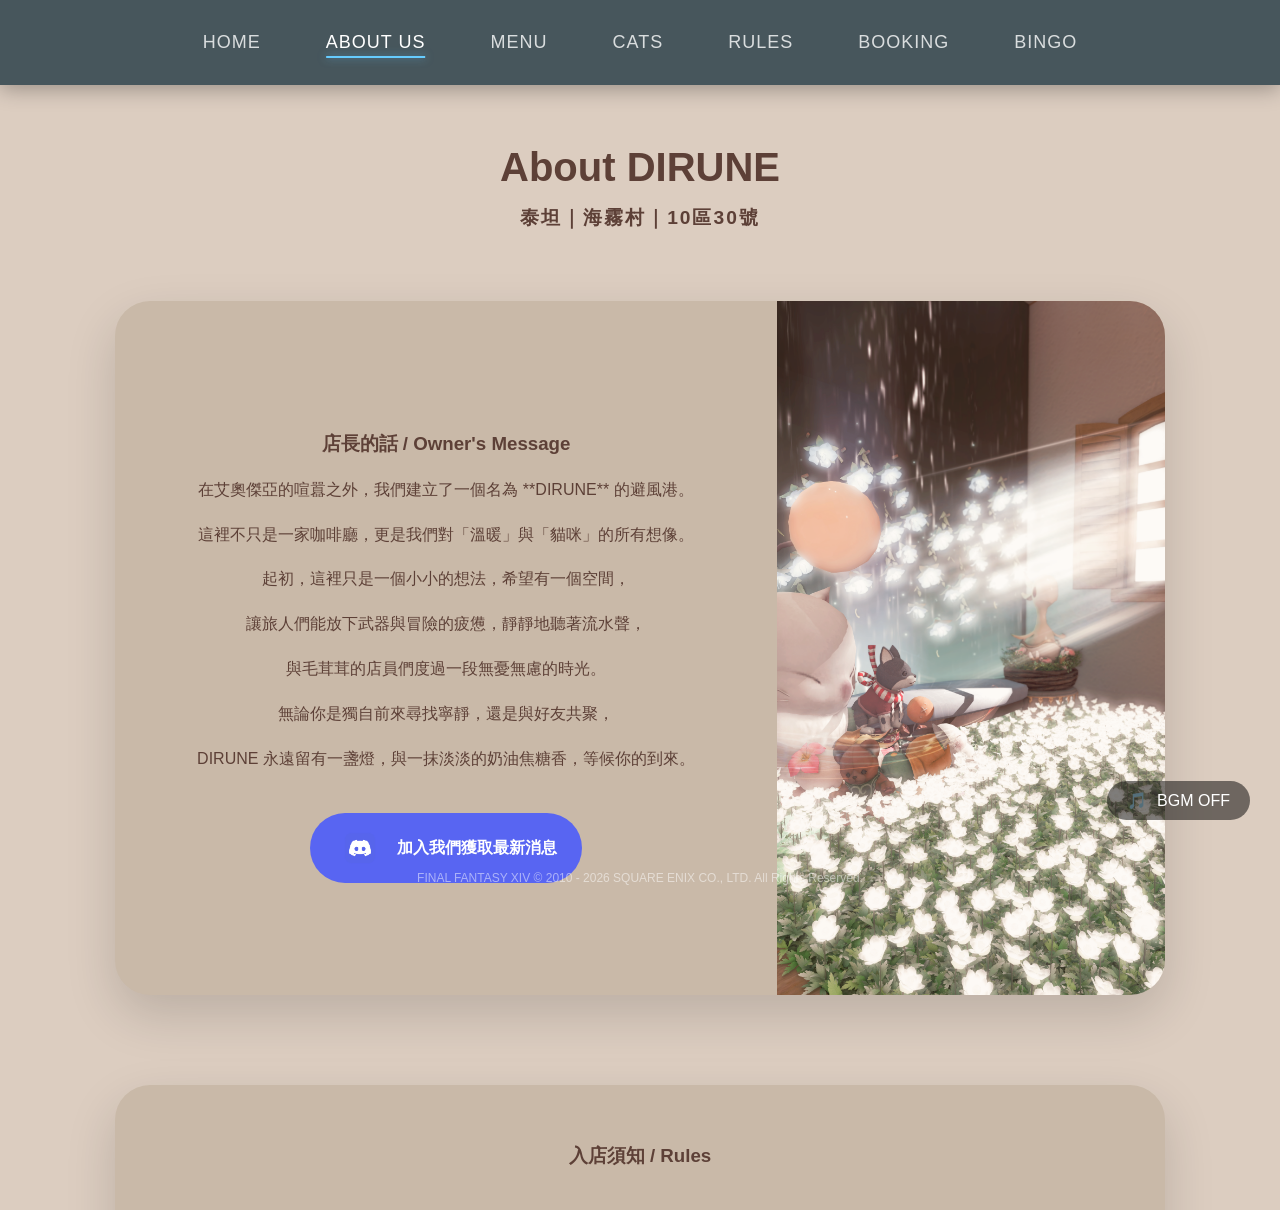
==== about.html @ bdc8fb6a "V1" ====
<!DOCTYPE html>
<html lang="zh-TW">
<head>
    <meta charset="UTF-8">
    <meta name="viewport" content="width=device-width, initial-scale=1.0">
    <title>DIRUNE | 關於我們</title>
    <link rel="icon" type="image/png" href="https://i.imgur.com/AK1Hbub.png">
    <link href="https://fonts.googleapis.com/css2?family=Kalam:wght@300;400;700&family=Klee+One:wght@400;600&display=swap" rel="stylesheet">
    <link rel="stylesheet" href="style.css">
</head>
<body>
    <div id="mobile-notice">
        <div class="notice-content">
            <h2>📢 溫馨提示</h2>
            <p>為了確保您瀏覽官網的體驗，<br>請使用電腦瀏覽器開啟本網頁。</p>
            <div class="pc-icon">💻</div>
        </div>
    </div>

    <!-- 音樂播放器 -->
    <!-- 💥 加上 autoplay 屬性，告訴瀏覽器我們想自動播放 -->
    <audio id="bgm" autoplay loop>
        <source src="https://www.dropbox.com/scl/fi/3h5gixndlak2mgygluquq/Track-in-Time-Piano-Version.mp3?rlkey=zofpza1p3lwamce0xu95jfpjs&st=l4lzlxlu&raw=1" type="audio/mpeg">
    </audio>
    <div class="music-toggle" id="musicBtn">
        <span id="music-icon">🎵</span>
        <span class="music-text">BGM OFF</span>
    </div>

    <!-- 導覽列 -->
    <header>
       <nav>
        <ul>
            <li><a href="index.html">HOME</a></li>
            <li><a href="about.html" class="active">ABOUT US</a></li>
            <li><a href="menu.html">MENU</a></li>
            <li><a href="cats.html">CATS</a></li>
            <li><a href="rules.html">RULES</a></li>
            <li><a href="booking.html">BOOKING</a></li>
            <li><a href="bingo.html">BINGO</a></li>
        </ul>
        </nav>
    </header>

    <!-- 中間的肉：ABOUT 專屬內容 -->
    <div id="about" class="page active">
        <div class="about-wrapper">
            <h1 class="section-title">About DIRUNE</h1>
            <p class="section-subtitle">泰坦｜海霧村｜10區30號</p>
            
            <div class="about-card">
                <div class="about-content">
                    <div class="text-top">
                        <h3 class="owner-title">店長的話 / Owner's Message</h3>
                        <div class="story-lines">
                            <p>在艾奧傑亞的喧囂之外，我們建立了一個名為 **DIRUNE** 的避風港。</p>
                            <p>這裡不只是一家咖啡廳，更是我們對「溫暖」與「貓咪」的所有想像。</p>
                            <p>起初，這裡只是一個小小的想法，希望有一個空間，</p>
                            <p>讓旅人們能放下武器與冒險的疲憊，靜靜地聽著流水聲，</p>
                            <p>與毛茸茸的店員們度過一段無憂無慮的時光。</p>
                            <p>無論你是獨自前來尋找寧靜，還是與好友共聚，</p>
                            <p>DIRUNE 永遠留有一盞燈，與一抹淡淡的奶油焦糖香，等候你的到來。</p>
                        </div>
                    </div>
                    <div class="discord-center-container">
                        <a href="https://discord.gg/ep9aXhp7Yf" target="_blank" class="discord-pill-button">
                            <img src="Image/Discord_icon.png" alt="Discord Icon" class="discord-img-large">
                            <span>加入我們獲取最新消息</span>
                        </a>
                    </div>
                </div>
                <div class="about-image">
                    <img src="Image/AboutUS.png" alt="DIRUNE Owner">
                </div>
            </div>

            <div class="about-card">
                <div class="about-content rules-card-content">
                    <h3 class="owner-title">入店須知 / Rules</h3>
                    <div class="rules-text">
                        <p>1. 進入本店，請將武器及寵物收起來，以免嚇到對氣味敏感的貓咪。</p>
                        <p>2. 本店可隨意參觀，亦可隨意去撫摸頭上帶有「希望組隊」標誌的貓咪們。</p>
                        <p>3. 本店試業期間入場費為 5,000 GIL。如需即場指名請私訊店長 Inu。</p>
                        <p>4. 店內的每隻貓咪性格各異，請多與他們交流互動去了解他們吧！</p>
                        <p>5. 本店不提供 ERP 服務，請在雙方都能接受的程度下暢談。</p>
                        <p>6. 營業時間請密切留意店家 DC / Threads 獲得最新消息。</p>
                    </div>
                </div>
            </div>

            <div class="about-footer-logo">
                <img src="Image/DIRUNE_Logo.png" alt="DIRUNE Logo" class="footer-brand-logo">
            </div>
        </div>
    </div>

    <div id="lightbox" class="lightbox-overlay" onclick="this.style.display='none'">
        <img id="lightbox-img" src="" alt="Large Menu">
    </div>
    <footer>
        FINAL FANTASY XIV © 2010 - 2026 SQUARE ENIX CO., LTD. All Rights Reserved.
    </footer>
    <script src="script.js"></script>
</body>
</html>
---- style.css ----
@import url('https://cdn.jsdelivr.net/npm/jf-openhuninn@1.1.2/jf-openhuninn.min.css');
:root {
    --bg-base: #dccdc0; 
    --bg-card: #c9b9a8; 
    --text-main: #5d4037; 
    --text-light: rgba(255, 255, 255, 0.9);
    --nav-bg: rgba(45, 65, 75, 0.85); 
    --accent: #81d4fa; 
    --accent-soft: rgba(129, 212, 250, 0.2);
    --dirune-bg: #e2d5c5;
    --dirune-card: #f5ede2;
    --dirune-brown: #5d4037;
    --dirune-accent: #8D6E63;
}

body, html {
    margin: 0; padding: 0;
    height: 100%; width: 100%;
    font-family: "PingFang TC", "Microsoft JhengHei", sans-serif;
    background-color: var(--bg-base);
    color: var(--text-main);
    overflow: hidden;
}

/* Header & Nav */
header {
    position: fixed;
    top: 0; left: 0; width: 100%; height: 85px;
    background-color: var(--nav-bg);
    backdrop-filter: blur(12px);
    display: flex; justify-content: center; align-items: center;
    z-index: 1000;
    box-shadow: 0 4px 20px rgba(0,0,0,0.3);
}

nav ul {
    list-style: none; display: flex; gap: 65px;
    margin: 0; padding: 0;
}

nav ul li {
    font-family: "Microsoft JhengHei", sans-serif;
    font-size: 18px;
    font-weight: 500;
    letter-spacing: 1px;
    color: rgba(255, 255, 255, 0.8);
    position: relative;
    cursor: pointer;
    transition: color 0.3s ease;
    padding: 0; /* 修改這裡以配合 a 標籤 */
}

nav ul li.leave-btn {
    border-left: 1px solid rgba(212, 175, 55, 0.3);
    margin-left: 15px; padding-left: 20px;
}

/* Transitions */
.page {
    position: absolute;
    top: 85px; 
    left: 0; 
    width: 100%; 
    height: calc(100vh - 85px);
    opacity: 0; 
    visibility: hidden;
    transition: opacity 0.7s ease, transform 0.7s ease;
    transform: translateY(25px);
    overflow-y: auto; 
    -webkit-overflow-scrolling: touch; 
}

#home {
    background-image: url('Image/Home.png'); 
    background-size: cover; background-position: center; z-index: 1;
}

/* Landing Page Styles */
#landing-page {
    position: fixed; top: 0; left: 0; width: 100%; height: 100%;
    background-color: #000; display: flex; justify-content: center; align-items: center;
    z-index: 10000; transition: opacity 1s ease; color: #f5f5f5; overflow: hidden;
}

.landing-container { display: flex; width: 100%; height: 100%; position: relative; z-index: 10; justify-content: center; }

.vespera-core {
    flex: 0 0 450px; display: flex; flex-direction: column; justify-content: center; align-items: center;
    text-align: center; padding: 20px 60px; z-index: 20;
}

.vespera-title { font-size: 3.5rem; letter-spacing: 15px; margin-bottom: 0px; color: #d4af37 !important; text-shadow: 0 0 15px rgba(212, 175, 55, 0.6) !important; }
.vespera-story { font-size: 1.2rem !important; line-height: 2.2 !important; color: rgba(255, 255, 255, 0.95) !important; }

.split-section { flex: 1; max-width: 600px; display: flex; flex-direction: column; justify-content: center; align-items: center; cursor: pointer; transition: all 0.5s ease; position: relative; }

/* About Card Styles */
#about {
    display: block;
    position: absolute; 
    top: 85px;
    left: 0;
    width: 100%;
    height: calc(100vh - 85px); 
    padding-top: 10px;    
    padding-bottom: 300px; 
    overflow-y: scroll;   
    -webkit-overflow-scrolling: touch;
}

.about-wrapper {
    display: flex;
    flex-direction: column;
    align-items: center;
    width: 100%;
    padding-top: 40px; 
    min-height: min-content; 
}

.rules-card-content {
    flex: 1; 
    padding: 60px;
    display: flex;
    flex-direction: column;
    align-items: center; 
    text-align: center;  
}

.rules-text {
    margin-top: 20px;
    width: 100%;
}

.rules-text p {
    font-size: 1.05rem;
    line-height: 2.2; 
    color: var(--text-main);
    margin-bottom: 10px;
    font-weight: bold; 
}

.rules-wrapper {
    max-width: 900px;
    margin: 40px auto;
    padding: 0 20px;
    text-align: center;
}

.rules-intro {
    color: var(--text-main);
    margin-bottom: 40px;
    line-height: 1.6;
    opacity: 0.9;
}

.rules-container {
    display: flex;
    flex-direction: column;
    gap: 30px;
    padding-bottom: 100px;
}

.rules-category {
    background: var(--bg-card);
    border-radius: 20px;
    padding: 30px 40px;
    text-align: left;
    box-shadow: 0 10px 30px rgba(0,0,0,0.08);
    border: 1px solid rgba(255,255,255,0.3);
    transition: transform 0.3s ease;
}

.rules-category:hover {
    transform: translateY(-5px);
}

.category-header {
    display: flex;
    align-items: center;
    gap: 15px;
    margin-bottom: 20px;
    border-bottom: 2px solid var(--accent);
    padding-bottom: 10px;
}

.category-header .icon {
    font-size: 1.5rem;
}

.category-header h3 {
    margin: 0;
    color: var(--text-main);
    letter-spacing: 1px;
}

.rules-list {
    list-style: none;
    padding: 0;
    margin: 0;
}

.rules-list li {
    position: relative;
    padding-left: 25px;
    margin-bottom: 15px;
    line-height: 1.8;
    color: #5d4037;
}

.rules-list li::before {
    content: "•";
    position: absolute;
    left: 0;
    color: var(--accent);
    font-weight: bold;
    font-size: 1.2rem;
}

.rules-list li.danger {
    color: #d32f2f;
    font-weight: bold;
}

.rules-list li.joy {
    color: #2e7d32;
    font-weight: bold;
    font-size: 1.1rem;
    margin-top: 25px;
    text-align: center;
    padding-left: 0;
}
.rules-list li.joy::before { content: ""; }

@media (max-width: 600px) {
    .rules-category { padding: 25px; }
}

.about-footer-logo {
    width: 100%;
    display: flex;
    justify-content: flex-end; 
    padding-right: 80px;          
    padding-top: 0;            
    margin-top: 0px;         
    padding-bottom: 0px;     
}

.footer-brand-logo {
    max-width: 250px; 
    width: 100%;
    max-height: 120px;
    display: block;
    opacity: 0;
    filter: drop-shadow(0 5px 15px rgba(0,0,0,0.1));
}

.section-subtitle {
    font-family: "PingFang TC", "Microsoft JhengHei", sans-serif;
    font-weight: bold;
    font-size: 1.2rem;
    color: var(--text-main);
    margin-top: -10px;          
    margin-bottom: 20px;
    text-align: center;
    letter-spacing: 2px;
}

.section-title {
    margin-top: 10px;           
    margin-bottom: 25px;
    font-size: 2.5rem;
    color: var(--text-main);
    text-align: center;
}

.about-card { 
    display: flex; 
    max-width: 1050px; 
    width: 95%; 
    background-color: var(--bg-card); 
    border-radius: 35px; 
    overflow: hidden; 
    box-shadow: 0 20px 50px rgba(0,0,0,0.15); 
    margin-top: 50px;           
    margin-bottom: 40px;        
}

.about-content {
    flex: 1.5;
    padding: 40px; 
    display: flex;
    flex-direction: column;
    justify-content: center; 
    text-align: center;
}
.discord-center-container {
    display: flex;
    justify-content: center;
    margin-top: 30px;
    width: 100%;
}

.discord-pill-button {
    display: inline-flex;
    align-items: center;
    gap: 12px;
    text-decoration: none;
    background-color: #5865F2; 
    color: white !important;
    padding: 10px 25px;
    border-radius: 50px; 
    font-weight: bold;
    transition: transform 0.2s ease;
}

.discord-pill-button:hover {
    transform: scale(1.05);
}

.discord-img-large {
    width: 50px; 
    height: auto;
    display: block;
}

.story-lines p {
    margin-bottom: 10px;
    line-height: 1.8;
    font-size: 1rem;
    color: #5d4037;
}
.about-image { flex: 1; min-height: 600px; }
.about-image img { width: 100%; height: 100%; object-fit: cover; }

.service-intro-card {
    background-color: #c9b9a8 !important;
    border-radius: 25px;
    padding: 40px;
    margin-bottom: 60px;
    box-shadow: 0 15px 35px rgba(0,0,0,0.1);
    border: 2px dashed #8D6E63;
    text-align: left;
}

.intro-header {
    font-size: 1.6rem;
    color: var(--dirune-brown);
    font-weight: bold;
    margin-bottom: 15px;
    text-align: center;
}

.intro-subtitle {
    color: var(--dirune-brown);
    font-size: 1rem;
    line-height: 1.8;
    margin-bottom: 30px;
    text-align: center;
    opacity: 0.9;
}

.intro-grid {
    display: grid;
    grid-template-columns: 1fr 1fr;
    gap: 30px;
    margin-bottom: 30px;
}

.intro-item {
    display: flex;
    align-items: flex-start;
    gap: 15px;
    background-color: #ece1d6 !important;
    padding: 20px;
    border-radius: 15px;
}

.item-text strong {
    display: block;
    font-size: 1.1rem;
    margin-bottom: 5px;
}

.item-text p {
    margin: 0;
    font-size: 0.95rem;
    line-height: 1.6;
    color: #5d4037;
}

.dual-menu-row {
    display: flex;
    justify-content: center;
    gap: 40px;
    max-width: 1000px;
    margin: 0 auto;
}

#menu .section-title {
    padding-top: 5px;
    padding-bottom: 5px;
    margin-bottom: 40px; 
}

.menu-wrapper {
    max-width: 950px;
    margin: 40px auto;
    padding: 0 20px;
    text-align: center;
    padding-bottom: 70px;
}

.menu-photo-column {
    flex: 1;
    display: flex;
    flex-direction: column;
    align-items: center;
}

.menu-photo-shadow {
    width: 100%;
    box-shadow: 0 20px 50px rgba(0,0,0,0.15);
    border-radius: 10px;
    overflow: hidden;
    cursor: pointer;
    transition: transform 0.3s ease, box-shadow 0.3s ease;
}

.menu-photo-shadow:hover {
    transform: scale(1.02);
    box-shadow: 0 25px 60px rgba(0,0,0,0.3);
}

.menu-jpg {
    width: 100%;
    height: auto;
    display: block;
}

.category-title {
    font-size: 1.5rem;
    color: var(--dirune-brown);
    border-bottom: 2px solid var(--dirune-accent);
    padding-bottom: 12px;
    margin-bottom: 40px;
    display: inline-block;
}

.attractor-tip {
    font-size: 0.9rem;
    color: #795548;
    text-align: center;
    margin-top: 20px;
    font-style: italic;
}

.menu-image-container {
    margin-top: 40px;
}

.book-container {
    display: flex; justify-content: center; align-items: center;
    min-height: 85vh; padding: 40px 20px; perspective: 2000px;
}

.book {
    display: flex; width: 1000px; height: 680px;
    background: #fdfaf1; box-shadow: 20px 20px 60px rgba(0,0,0,0.4);
    border-radius: 5px 20px 20px 5px; position: relative;
    border: 1px solid #dcd1ba; transition: transform 0.8s ease-in-out;
}

.book-cover {
    position: absolute; top: 0; left: 0; width: 100%; height: 100%;
    background-size: cover; background-position: center; z-index: 100;
    cursor: pointer; transition: transform 1s, opacity 0.6s;
    border-radius: 5px 20px 20px 5px; overflow: hidden;
}

.cover-overlay {
    width: 100%; height: 100%; background: rgba(93, 64, 55, 0.4);
    display: flex; justify-content: center; align-items: center;
}

.book:not(.closed) .book-cover {
    transform: rotateY(-120deg); transform-origin: left;
    opacity: 0; pointer-events: none;
}

.cover-content {
    text-align: center; color: #fff; text-shadow: 2px 2px 10px rgba(0,0,0,0.5);
    padding: 30px 40px; max-width: 400px; margin: 0 auto;
    border: 3px solid #d4af37; position: relative;
}

.cover-subtitle {
    font-family: "Microsoft JhengHei", "微軟正黑體", sans-serif;
    font-size: 2.5rem; margin-top: 0; margin-bottom: 0;
    font-weight: bold; color: #d4af37; letter-spacing: 5px;
}

.cover-hint {
    margin-top: 40px; font-size: 1.2rem;
    background: rgba(212, 175, 55, 0.9); color: #5d4037;
    padding: 12px 25px; border-radius: 50px; font-weight: bold;
    font-family: "Microsoft JhengHei", sans-serif;
    animation: pulse 2s infinite; display: inline-block;
}

@keyframes pulse { 0% { transform: scale(1); } 50% { transform: scale(1.05); } 100% { transform: scale(1); } }

.book-page { flex: 1; padding: 50px; display: flex; flex-direction: column; }
.book.closed .book-page { opacity: 0; }
.left-page { background: #fcf8ec; border-right: 1px solid rgba(0,0,0,0.1); justify-content: center; }

.book-img-wrapper {
    width: 100%; aspect-ratio: 3/4; border: 12px solid white;
    box-shadow: 0 5px 15px rgba(0,0,0,0.15); overflow: hidden;
    border: 5px solid #c9b9a8; transition: all 0.3s ease;
}
.left-page:has(img[alt="Inu"]) .book-img-wrapper { border: 5px double #d4af37 !important; }
.book-img-wrapper img { width: 100%; height: 100%; object-fit: cover; }

.right-page {
    background: #fdfaf1; font-family: "Microsoft JhengHei", sans-serif;
    position: relative; padding-bottom: 120px;
}

.book-title {
    font-size: 2.6rem; color: #5d4037; border-bottom: 3px solid #d4af37;
    padding-bottom: 10px; margin-top: -10px; font-weight: bold;
}

.book-meta { margin-bottom: 10px; }
.book-meta p { margin: 4px 0; font-size: 0.95rem; }

.book-divider {
    border: none; border-top: 1px solid rgba(93, 64, 55, 0.3);
    margin: 10px 0; width: 100%;
}

.book-bio {
    line-height: 1.6; color: #555; height: 260px; overflow-y: auto;
    padding-right: 10px; margin-top: 5px; -webkit-overflow-scrolling: touch;
}
.book-bio::-webkit-scrollbar { width: 6px; }
.book-bio::-webkit-scrollbar-track { background: rgba(0,0,0,0.05); border-radius: 10px; }
.book-bio::-webkit-scrollbar-thumb { background: #d4af37; border-radius: 10px; }

.book-content { flex: 1; display: flex; flex-direction: column; justify-content: flex-start; }

.book-controls {
    position: absolute; bottom: 50px; left: 50px; right: 50px;
    display: flex; justify-content: space-between; align-items: center;
    background: inherit; padding-top: 15px; border-top: 1px solid rgba(0,0,0,0.05);
}

.nav-btn { background: #5d4037; color: white; border: none; padding: 12px 25px; border-radius: 50px; cursor: pointer; font-weight: bold; }
.nav-btn:hover { background: #d4af37; }

.close-book-btn {
    position: absolute; bottom: 15px; left: 50%; transform: translateX(-50%);
    background: none; border: 1px solid #ccc; color: #999; cursor: pointer;
    border-radius: 5px; padding: 5px 15px; font-size: 0.8rem;
}

#bookName:has(span) { color: #5d4037; }

.music-toggle { position: fixed; bottom: 80px; right: 30px; z-index: 2000; cursor: pointer; background: rgba(0,0,0,0.5); padding: 10px 20px; border-radius: 50px; color: white; display: flex; align-items: center; gap: 10px; }

footer { position: fixed; bottom: 15px; width: 100%; text-align: center; font-size: 0.75rem; color: rgba(255, 255, 255, 0.5); z-index: 1000; pointer-events: none; }

.lightbox-overlay { display: none; position: fixed; z-index: 9999; top: 0; left: 0; width: 100%; height: 100%; background: rgba(0, 0, 0, 0.85); justify-content: center; align-items: center; }
.lightbox-overlay img { max-width: 90%; max-height: 90%; border-radius: 5px; }

.landing-bg-overlay {
    position: absolute;
    top: 0; 
    left: 0; 
    width: 100%; 
    height: 100%;
    opacity: 0;
    transition: all 0.8s ease;
    z-index: 1;
    pointer-events: none; 
}

#landing-page.bg-dirune .landing-bg-overlay { 
    opacity: 1 !important; 
    background-color: rgba(212, 175, 55, 0.25) !important;
    background-image: radial-gradient(circle at 20% 50%, rgba(212, 175, 55, 0.4), transparent 70%) !important;
}

#landing-page.bg-noctis .landing-bg-overlay { 
    opacity: 1 !important; 
    background-color: rgba(75, 0, 130, 0.3) !important;
    background-image: radial-gradient(circle at 80% 50%, rgba(138, 43, 226, 0.4), transparent 70%) !important;
}

@media (max-width: 768px) {
    .dual-menu-row { flex-direction: column; }
    .intro-grid { grid-template-columns: 1fr; }
}

#mobile-notice {
    display: none;
    position: fixed;
    top: 0;
    left: 0;
    width: 100%;
    height: 100%;
    background-color: rgba(255, 255, 255, 0.98); 
    z-index: 9999; 
    flex-direction: column;
    align-items: center;
    justify-content: center;
    text-align: center;
}

@media (max-width: 768px) {
    #mobile-notice { display: flex; }
    body { overflow: hidden; }
}

.notice-content h2 { color: #333; margin-bottom: 10px; }
.notice-content p { color: #666; line-height: 1.6; font-size: 1.1rem; }
.pc-icon { font-size: 50px; margin-top: 20px; }

/* =========================================
   新增補丁：導覽列超連結與分頁顯示修復
   ========================================= */
nav ul li { 
    padding: 0; 
    display: flex;
    align-items: center;
}

nav ul li a {
    color: rgba(255, 255, 255, 0.8);
    text-decoration: none;
    display: inline-block;
    /* 這裡把左右內距變成 0，讓外框剛好等於文字寬度；5px 則是控制底線與文字的距離 */
    padding: 5px 0; 
    position: relative;
    transition: color 0.3s ease;
}

nav ul li a:hover { color: #ffffff; }
nav ul li a.active { color: #ffffff !important; opacity: 1; }

nav ul li a::after {
    content: ''; display: block; width: 0; height: 2px;
    background-color: #66ccff; 
    position: absolute;
    bottom: 0px; /* 讓底線精準貼在 padding 留出的 5px 底下 */
    left: 50%; transform: translateX(-50%);
    transition: width 0.3s ease;
    box-shadow: 0 0 5px rgba(102, 204, 255, 0.5);
}

/* 將懸停與啟動的寬度設為 100%，因為我們拿掉了左右內距，現在的 100% 就會剛好等於英文字的寬度！ */
nav ul li a:hover::after { width: 100%; }
nav ul li a.active::after { width: 100% !important; background-color: #66ccff; box-shadow: 0 0 8px rgba(102, 204, 255, 0.6); }

/* 以下保留原本的離開按鈕與分頁顯示修復，不需要動 */

/* 獨立頁面顯示修復 */
.page.active {
    opacity: 1 !important;
    visibility: visible !important;
    transform: translateY(0) !important;
    position: relative; 
    top: 85px; 
    height: calc(100vh - 85px);
}
#home { position: absolute; }
/* =========================================
   DIRUNE 溫馨預約表單樣式
   ========================================= */
.dirune-booking-container {
    background: var(--bg-card);
    padding: 30px;
    border-radius: 20px;
    box-shadow: 0 15px 35px rgba(0,0,0,0.1);
    border: 2px dashed var(--dirune-accent);
}

.booking-split-layout {
    display: flex;
    gap: 30px;
}

.booking-panel {
    flex: 1;
    background: var(--dirune-card);
    padding: 30px;
    border-radius: 15px;
    box-shadow: inset 0 0 20px rgba(0,0,0,0.02);
}

@media (max-width: 768px) {
    .booking-split-layout { flex-direction: column; }
}

.form-group { margin-bottom: 25px; text-align: left; }
.form-group label {
    display: block;
    color: var(--dirune-brown);
    font-weight: bold;
    margin-bottom: 10px;
    font-size: 0.95rem;
}

input[type="text"], textarea, .custom-select {
    width: 100%;
    box-sizing: border-box;
    padding: 12px 15px;
    border: 1px solid rgba(93, 64, 55, 0.2);
    border-radius: 8px;
    background: #fff;
    color: var(--text-main);
    font-family: inherit;
    transition: all 0.3s ease;
}
input[type="text"]:focus, textarea:focus, .custom-select:focus {
    outline: none;
    border-color: #d4af37;
    box-shadow: 0 0 10px rgba(212, 175, 55, 0.3);
}
textarea { resize: none; }

/* 網格排列系統 */
.grid-2 { display: grid; grid-template-columns: 1fr 1fr; gap: 10px; }
.grid-3 { display: grid; grid-template-columns: repeat(3, 1fr); gap: 10px; }

/* 隱藏原生 Checkbox，打造互動方塊 */
.select-item { position: relative; display: block; cursor: pointer; }
.select-item input { position: absolute; opacity: 0; cursor: pointer; }

.select-box {
    padding: 10px;
    text-align: center;
    background: #fff;
    border: 2px solid rgba(93, 64, 55, 0.1);
    color: #888;
    border-radius: 8px;
    transition: all 0.3s ease;
    font-size: 0.9rem;
}

.select-item:hover input:not(:disabled) ~ .select-box {
    border-color: var(--accent);
    color: var(--text-main);
}

/* 打勾後的狀態：散發溫暖金光 */
.select-item input:checked ~ .select-box {
    background: #fff;
    border-color: #d4af37;
    color: #5d4037;
    font-weight: bold;
    box-shadow: 0 0 15px rgba(212, 175, 55, 0.3);
}

/* 結帳面板 */
.price-summary-box {
    background: var(--bg-card);
    padding: 20px 25px;
    border-radius: 10px;
    margin-top: 30px;
    border: 1px solid rgba(93, 64, 55, 0.1);
}
.price-row { display: flex; justify-content: space-between; color: var(--text-main); margin-bottom: 10px; font-size: 0.95rem; }
.summary-divider { border: 0; border-top: 1px dashed rgba(93, 64, 55, 0.3); margin: 15px 0; }
.price-total { display: flex; justify-content: space-between; color: var(--dirune-brown); font-size: 1.2rem; font-weight: bold; }

/* 送出按鈕 */
.submit-btn {
    width: 100%;
    margin-top: 20px;
    padding: 15px;
    background: var(--dirune-brown);
    color: #fff;
    font-size: 1.1rem;
    letter-spacing: 4px;
    font-weight: bold;
    border: none;
    border-radius: 50px;
    cursor: pointer;
    transition: 0.3s ease;
    box-shadow: 0 5px 15px rgba(93, 64, 55, 0.2);
}
.submit-btn:hover {
    background: #d4af37;
    transform: translateY(-3px);
    box-shadow: 0 8px 20px rgba(212, 175, 55, 0.4);
    color: #5d4037;
}
/* =========================================
   DIRUNE 拍立得照片牆與彈窗 (完整版)
   ========================================= */

/* 1. 拍立得網格排版 */
.polaroid-grid {
    display: grid;
    /* 💥 這裡改為 repeat(5, 1fr)，代表強制切成 5 等份 */
    grid-template-columns: repeat(5, 1fr);
    gap: 30px; /* 稍微把間距縮小一點點，讓 5 張照片排起來更舒服 */
    padding: 20px;
}

/* 📱 加上手機與平板的保護機制（很重要！） */
/* 如果螢幕變小，自動減少一行顯示的張數，避免照片被擠到看不見 */
@media (max-width: 1024px) {
    .polaroid-grid {
        grid-template-columns: repeat(3, 1fr); /* 平板尺寸變成一行 3 張 */
    }
}
@media (max-width: 768px) {
    .polaroid-grid {
        grid-template-columns: repeat(2, 1fr); /* 手機尺寸變成一行 2 張 */
        gap: 20px;
    }
}

/* 2. 拍立得卡片本身 */
.polaroid-card {
    background: #fff;
    /* 💥 調整這裡：上方與左右白邊變 18px，下方留白增加到 75px */
    padding: 18px 18px 75px 18px; 
    box-shadow: 0 10px 25px rgba(0,0,0,0.15);
    cursor: pointer;
    transition: all 0.3s cubic-bezier(0.25, 0.8, 0.25, 1);
    position: relative;
    border: 1px solid rgba(0,0,0,0.05);
}

.polaroid-img-wrapper {
    width: 100%;
    aspect-ratio: 3/4;
    background: #e2d5c5;
    overflow: hidden;
}

.polaroid-img-wrapper img {
    width: 100%; height: 100%; object-fit: cover;
    transition: filter 0.3s;
    filter: sepia(10%); /* 微微的復古感 */
}

.polaroid-name {
    position: absolute;
    /* 💥 配合下方變寬的留白，把名字往上移到 22px 的高度 */
    bottom: 22px; 
    left: 0; width: 100%;
    text-align: center;
    font-family: 'jf-openhuninn', 'Arial Rounded MT Bold', 'Microsoft JhengHei', sans-serif; 
    font-weight: bold; 
    font-size: 1.2rem; 
    color: #5d4037; 
    letter-spacing: 2px;
}

/* 讓照片隨機左右微傾斜，更有生活感 */
.polaroid-card:nth-child(even) { transform: rotate(3deg); }
.polaroid-card:nth-child(odd) { transform: rotate(-3deg); }
.polaroid-card:nth-child(3n) { transform: rotate(1deg); }

/* 滑鼠懸停：擺正、放大、圖片變亮 */
.polaroid-card:hover {
    transform: translateY(-10px) rotate(0deg) scale(1.05);
    box-shadow: 0 20px 40px rgba(0,0,0,0.25);
    z-index: 10;
}
.polaroid-card:hover .polaroid-img-wrapper img { filter: sepia(0%); }

/* 3. 詳細介紹彈窗 (Modal) */
.modal-overlay {
    position: fixed; top: 0; left: 0; width: 100%; height: 100%;
    background: rgba(45, 35, 30, 0.8);
    backdrop-filter: blur(8px);
    display: flex; justify-content: center; align-items: center;
    z-index: 10000;
    opacity: 0; visibility: hidden;
    transition: all 0.4s ease;
}
.modal-overlay.active { opacity: 1; visibility: visible; }

.cat-modal-content {
    background: #fdfaf1;
    width: 90%; max-width: 900px;
    border-radius: 12px;
    box-shadow: 0 25px 60px rgba(0,0,0,0.4);
    display: flex;
    overflow: hidden;
    position: relative;
    transform: translateY(30px) scale(0.95);
    transition: all 0.4s cubic-bezier(0.175, 0.885, 0.32, 1.275);
    border: 1px solid #dcd1ba;
}
.modal-overlay.active .cat-modal-content { transform: translateY(0) scale(1); }

.close-modal-btn {
    position: absolute; top: 20px; right: 20px;
    background: rgba(93, 64, 55, 0.1); border: none;
    width: 35px; height: 35px; border-radius: 50%;
    color: #5d4037; font-size: 1.2rem; cursor: pointer;
    transition: 0.3s; z-index: 10;
}
.close-modal-btn:hover { background: #5d4037; color: #fff; }

/* 彈窗左右排版 */
.modal-left {
    flex: 1; background: #e8dccb; padding: 40px;
    display: flex; justify-content: center; align-items: center;
}
.modal-polaroid-frame {
    background: #fff; 
    /* 💥 讓彈窗裡的拍立得也維持 18px / 75px 的完美比例 */
    padding: 18px 18px 75px 18px;
    box-shadow: 0 10px 30px rgba(0,0,0,0.2);
    width: 100%; max-width: 300px; transform: rotate(-2deg);
}
.modal-polaroid-frame img { width: 100%; aspect-ratio: 3/4; object-fit: cover; }

.modal-right {
    flex: 1.5; padding: 40px 50px;
    display: flex; flex-direction: column; overflow-y: auto; max-height: 80vh;
}
.modal-name { font-size: 2.5rem; color: #5d4037; margin: 0 0 10px 0; }

/* MBTI 與性格標籤 */
.modal-tags { display: flex; gap: 10px; margin-bottom: 25px; }
.cat-tag {
    padding: 5px 15px; border-radius: 50px; font-size: 0.85rem;
    font-weight: bold; letter-spacing: 1px;
}
.mbti-tag { background: rgba(212, 175, 55, 0.2); color: #b58b00; border: 1px solid #d4af37; }
.type-tag { background: rgba(129, 212, 250, 0.2); color: #0277bd; border: 1px solid #81d4fa; }

.modal-meta p { margin: 8px 0; font-size: 0.95rem; color: #555; }
.modal-meta p strong { color: #8D6E63; }
.modal-divider { border: 0; border-top: 1px dashed rgba(93, 64, 55, 0.3); margin: 20px 0; }
.modal-bio { line-height: 1.8; color: #5d4037; font-size: 0.95rem; text-align: justify; }

@media (max-width: 768px) {
    .cat-modal-content { flex-direction: column; max-height: 90vh; overflow-y: auto; }
    .modal-left { padding: 30px; }
    .modal-right { padding: 30px; }
    .modal-polaroid-frame { max-width: 250px; padding: 10px 10px 40px 10px; }
}

/* =========================================
   DIRUNE 貓咪肉球賓果樣式
   ========================================= */
.bingo-layout { display: flex; gap: 40px; margin-top: 40px; align-items: flex-start; }
@media (max-width: 800px) { .bingo-layout { flex-direction: column; } }
.bingo-play-area { flex: 1.2; background: var(--bg-card); padding: 30px; border-radius: 20px; box-shadow: 0 10px 30px rgba(0,0,0,0.1); border: 2px dashed var(--dirune-accent); }

/* 密碼解鎖畫面 */
.lock-screen-container { background: #fdfaf1; padding: 50px 30px; border-radius: 15px; text-align: center; border: 2px dashed rgba(93, 64, 55, 0.3); box-shadow: inset 0 0 20px rgba(0,0,0,0.02); }
.lock-icon { font-size: 4rem; margin-bottom: 15px; animation: pulseWarmGlow 3s infinite; }
.lock-screen-container h3 { color: var(--dirune-brown); font-size: 1.8rem; margin: 0 0 10px 0; }
.lock-desc { color: #666; font-size: 0.95rem; margin-bottom: 25px; }

/* 搖獎機 */
.draw-machine { background: #fff; padding: 20px; border-radius: 12px; margin-bottom: 25px; box-shadow: inset 0 0 15px rgba(0,0,0,0.05); }
.draw-title { color: var(--dirune-brown); font-weight: bold; margin-bottom: 10px; letter-spacing: 2px; }
.drawn-number-display { font-size: 3.5rem; font-family: 'Kalam', cursive; color: #d4af37; text-shadow: 0 0 10px rgba(212, 175, 55, 0.4); height: 80px; display: flex; justify-content: center; align-items: center; }
.draw-btn { background: var(--dirune-brown); color: #fff; border: none; padding: 10px 20px; border-radius: 50px; font-weight: bold; cursor: pointer; font-size: 1rem; transition: 0.3s; width: 80%; }
.draw-btn:hover { background: #d4af37; color: #5d4037; }

/* 5x5 賓果盤 */
.bingo-board-container { background: #e2d5c5; padding: 15px; border-radius: 15px; box-shadow: inset 0 5px 15px rgba(0,0,0,0.1); }
.ticket-serial { text-align: right; font-family: 'Courier New', monospace; color: #8D6E63; font-size: 0.95rem; margin-bottom: 12px; letter-spacing: 1.5px; border-bottom: 2px dotted rgba(93, 64, 55, 0.3); padding-bottom: 8px; font-weight: bold; }
.bingo-board { 
    display: grid; 
    grid-template-columns: repeat(5, 1fr); 
    gap: 8px; 
    position: relative; /* 💥 補上這行，確保線條畫在九宮格內 */
}

/* 賓果格子 */
.bingo-cell { 
    aspect-ratio: 1; 
    background: #fdfaf1; 
    border-radius: 8px; 
    display: flex; justify-content: center; align-items: center; 
    font-size: 1.3rem; font-weight: bold; color: var(--dirune-brown); 
    cursor: pointer; /* 💥 讓滑鼠移過去變成點擊的手指符號 */
    transition: all 0.3s cubic-bezier(0.25, 0.8, 0.25, 1); 
    border: 1px solid #dcd1ba; 
    box-shadow: 0 4px 6px rgba(0,0,0,0.05); 
    position: relative; 
    user-select: none; 
}

/* 加上懸停效果，讓客人知道可以點擊 */
.bingo-cell:hover {
    background: #fff;
    transform: translateY(-2px);
    box-shadow: 0 6px 12px rgba(0,0,0,0.08);
}

.bingo-cell.stamped { 
    background: #ffe699; 
    color: var(--dirune-brown); /* 💥 保持原本的數字顏色，不變透明 */
    transform: scale(0.95); 
    box-shadow: inset 0 2px 5px rgba(0,0,0,0.1); 
}

.bingo-cell.stamped::after { 
    content: '🐾'; 
    position: absolute; 
    
    /* 💥 加上這 5 行，把印章框框撐滿，並強制將肉球置中疊在數字上 */
    top: 0;
    left: 0;
    width: 100%;
    height: 100%;
    display: flex;
    justify-content: center;
    align-items: center;
    
    font-size: 2.2rem; 
    color: rgba(220, 110, 110, 0.55); 
    pointer-events: none; 
    animation: stampPop 0.3s cubic-bezier(0.175, 0.885, 0.32, 1.275); 
}

@keyframes stampPop { 0% { transform: scale(2); opacity: 0; } 100% { transform: scale(1); opacity: 1; } }

/* 右側規則區 */
.bingo-rules-area { flex: 0.8; background: #fff; padding: 30px; border-radius: 20px; text-align: left; box-shadow: 0 10px 30px rgba(0,0,0,0.05); }
.rules-title { color: #d4af37; font-size: 1.4rem; border-bottom: 2px dashed #e2d5c5; padding-bottom: 10px; margin-bottom: 20px; }
.prize-list { list-style: none; padding: 0; margin: 0 0 30px 0; }
.prize-list li { margin-bottom: 15px; font-size: 0.95rem; line-height: 1.6; color: #555; }
.prize-list li strong { color: var(--dirune-brown); }
.rules-note { background: #fdfaf1; padding: 20px; border-radius: 12px; border-left: 4px solid var(--accent); }
.rules-note h4 { margin: 0 0 10px 0; color: var(--dirune-brown); }
.rules-note p { margin: 5px 0; font-size: 0.85rem; color: #666; line-height: 1.5; }
/* =========================================
   賓果連線的畫線特效 
   ========================================= */
.bingo-strike-line {
    position: absolute;
    background-color: rgba(220, 110, 110, 0.85); /* 配合肉球的粉紅色印泥感 */
    border-radius: 10px;
    z-index: 10;
    pointer-events: none; /* 讓滑鼠穿透，客人還是可以繼續點格子 */
    box-shadow: 0 0 8px rgba(220, 110, 110, 0.5);
    animation-duration: 0.4s;
    animation-fill-mode: forwards;
    animation-timing-function: ease-out;
}

/* 水平、垂直、對角線的基準設定 */
.strike-horizontal { height: 6px; width: 0; left: 2%; animation-name: drawLineH; } 
.strike-vertical { width: 6px; height: 0; top: 2%; animation-name: drawLineV; } 
.strike-diagonal { height: 6px; width: 0; left: 50%; top: 50%; animation-name: drawLineD; } 

/* 畫線動畫：從零生長到填滿 */
@keyframes drawLineH { to { width: 96%; } }
@keyframes drawLineV { to { height: 96%; } }
@keyframes drawLineD { to { width: 140%; } } /* 對角線長度約為邊長的 1.414 倍 */
/* =========================================
   BINGO 喊聲按鈕與鎖定狀態樣式
   ========================================= */
.bingo-shout-btn {
    background: #d4af37; /* 尊榮的金黃色，吸引目光 */
    color: #5d4037;
    border: none;
    padding: 14px 35px;
    font-size: 1.2rem;
    font-weight: bold;
    border-radius: 50px;
    cursor: pointer;
    box-shadow: 0 6px 20px rgba(212, 175, 55, 0.4);
    transition: all 0.3s cubic-bezier(0.25, 0.8, 0.25, 1);
    letter-spacing: 2px;
}

.bingo-shout-btn:hover {
    background: #ffca28;
    transform: translateY(-3px);
    box-shadow: 0 10px 25px rgba(212, 175, 55, 0.6);
}

/* 當卡片被鎖定時的樣式 */
.bingo-board.locked {
    pointer-events: none; /* 讓整個九宮格完全無法點擊 */
    opacity: 0.85;
    filter: grayscale(15%);
}

.bingo-shout-btn.locked-btn {
    background: #9e9e9e !important;
    color: #fff !important;
    cursor: not-allowed;
    box-shadow: none;
    transform: none;
}
/* =========================================
   DIRUNE 客製化懸浮彈窗 (Modal)
   ========================================= */
.custom-modal-overlay {
    position: fixed;
    top: 0;
    left: 0;
    width: 100vw;
    height: 100vh;
    background: rgba(44, 30, 25, 0.6); /* 溫暖的半透明毛玻璃底色 */
    backdrop-filter: blur(5px);
    display: flex;
    justify-content: center;
    align-items: center;
    z-index: 9999;
    animation: fadeInModal 0.25s ease-out forwards;
}

.custom-modal-card {
    background: #fffdf9;
    border: 2px dashed #8D6E63;
    border-radius: 20px;
    padding: 35px 30px;
    width: 90%;
    max-width: 440px;
    text-align: center;
    box-shadow: 0 15px 35px rgba(0, 0, 0, 0.2);
    transform: scale(0.9);
    animation: popModal 0.25s cubic-bezier(0.175, 0.885, 0.32, 1.275) forwards;
}

.modal-icon {
    font-size: 3rem;
    margin-bottom: 12px;
}

.modal-title {
    color: #5d4037;
    font-size: 1.5rem;
    margin: 0 0 12px 0;
    font-weight: bold;
}

.modal-message {
    color: #666;
    font-size: 0.95rem;
    line-height: 1.7;
    margin: 0 0 25px 0;
    white-space: pre-line; /* 支援換行符號 */
}

.modal-actions {
    display: flex;
    justify-content: center;
    gap: 15px;
}

.modal-btn {
    padding: 10px 24px;
    border-radius: 50px;
    font-size: 1rem;
    font-weight: bold;
    cursor: pointer;
    border: none;
    transition: all 0.2s ease;
}

.modal-cancel-btn {
    background: #e0d6c9;
    color: #5d4037;
}

.modal-cancel-btn:hover {
    background: #d4c5b3;
}

.modal-confirm-btn {
    background: #5d4037;
    color: #fff;
    box-shadow: 0 4px 10px rgba(93, 64, 55, 0.3);
}

.modal-confirm-btn:hover {
    background: #d4af37;
    color: #5d4037;
}

@keyframes fadeInModal {
    from { opacity: 0; }
    to { opacity: 1; }
}

@keyframes popModal {
    from { transform: scale(0.85); opacity: 0; }
    to { transform: scale(1); opacity: 1; }
}
/* 置頂獨立規則區 (修正置中問題) */
.top-rules-box {
    background: #fdfaf1;
    border: 2px dashed #dcd1ba;
    border-radius: 15px;
    padding: 25px 35px;
    margin: 0 auto 30px auto; /* 置中這個大方塊 */
    max-width: 900px;
    text-align: left; /* 💥 強制裡面的文字全部置左 */
    box-shadow: 0 5px 15px rgba(0,0,0,0.03);
}

.rules-header {
    color: #d4af37;
    font-size: 1.3rem;
    font-weight: bold;
    margin-bottom: 12px;
    display: flex;
    align-items: center;
    border-bottom: 2px dotted #e2d5c5;
    padding-bottom: 8px;
}

.rules-steps {
    margin: 0;
    padding-left: 22px;
    color: #555;
    font-size: 1rem;
    line-height: 1.8;
}

/* 實時開獎廣播區 */
.live-draw-board {
    background: #fff;
    border: 2px solid #e2d5c5;
    border-radius: 15px;
    padding: 15px 20px;
    margin-bottom: 30px;
    box-shadow: 0 4px 10px rgba(0,0,0,0.05);
}

.live-draw-title {
    color: #8D6E63;
    font-size: 0.95rem;
    font-weight: bold;
    margin-bottom: 10px;
    border-bottom: 1px dashed #e2d5c5;
    padding-bottom: 5px;
}

.live-balls-container {
    display: flex;
    flex-wrap: wrap;
    gap: 10px;
    justify-content: center;
    min-height: 40px;
    align-items: center;
}

/* 開出的號碼圓球 */
.drawn-ball {
    background: #d4af37;
    color: #fff;
    width: 40px;
    height: 40px;
    border-radius: 50%;
    display: flex;
    justify-content: center;
    align-items: center;
    font-size: 1.2rem;
    font-weight: bold;
    box-shadow: 0 3px 6px rgba(212, 175, 55, 0.4);
    animation: popBall 0.3s cubic-bezier(0.175, 0.885, 0.32, 1.275);
}

/* 最新的一顆球加上特殊閃爍與紅色邊框 */
.drawn-ball.latest {
    background: #d32f2f;
    box-shadow: 0 0 10px rgba(211, 47, 47, 0.6);
}

@keyframes popBall { from { transform: scale(0); } to { transform: scale(1); } }
/* =========================================
   預約系統：貓咪變灰與鎖定樣式
   ========================================= */
.disabled-cat {
    opacity: 0.4;
    pointer-events: none; /* 讓滑鼠無法點擊 */
    filter: grayscale(100%);
    transition: all 0.3s;
}

.disabled-cat .select-box {
    background: #f0f0f0;
    border-color: #ccc;
    color: #999;
    box-shadow: none;
}
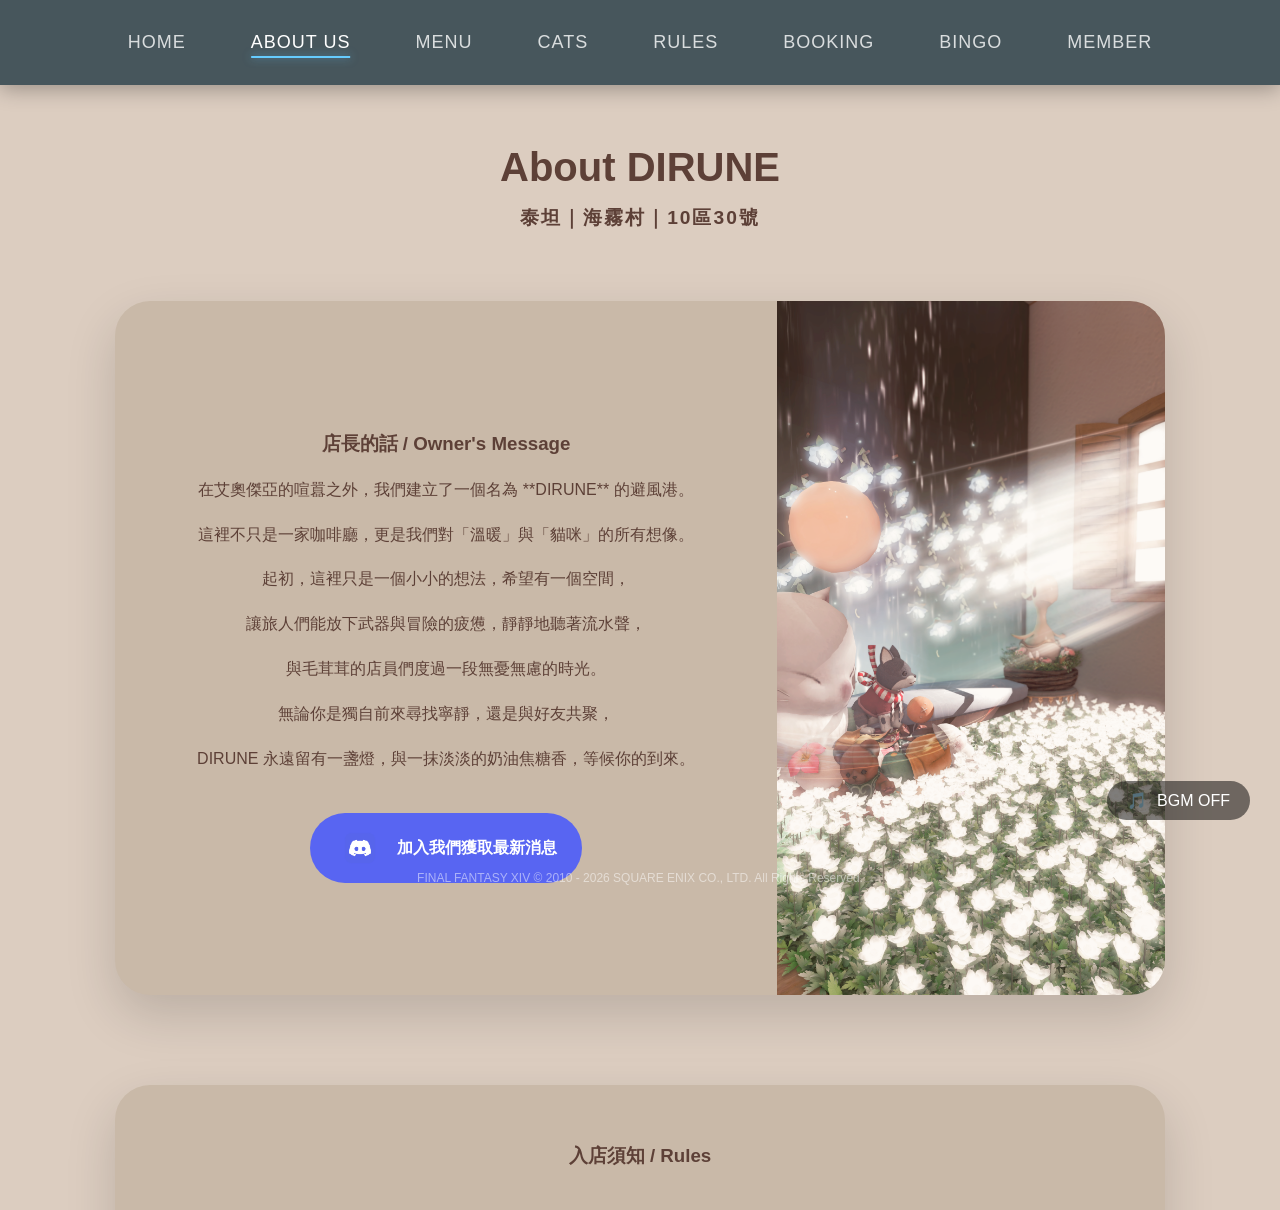
==== commit 0c7a7406: "V5" ====
--- a/about.html
+++ b/about.html
@@ -38,6 +38,7 @@
             <li><a href="rules.html">RULES</a></li>
             <li><a href="booking.html">BOOKING</a></li>
             <li><a href="bingo.html">BINGO</a></li>
+            <li><a href="member.html">MEMBER</a></li>
         </ul>
         </nav>
     </header>
--- a/style.css
+++ b/style.css
@@ -1293,4 +1293,388 @@
     border-color: #ccc;
     color: #999;
     box-shadow: none;
+}
+/* =========================================
+   貓咪圖鑑：職稱徽章
+   ========================================= */
+#modal-role {
+    background-color: #d4af37; /* 尊貴的金色背景 */
+    color: #fff;
+    font-size: 0.9rem;
+    font-weight: bold;
+    padding: 4px 12px;
+    border-radius: 20px;
+    margin-left: 15px; /* 和名字拉開一點距離 */
+    box-shadow: 0 2px 5px rgba(212, 175, 55, 0.4);
+    letter-spacing: 1px;
+    white-space: nowrap;
+    transform: translateY(3px); 
+}
+/* =========================================
+   貓咪圖鑑：彈窗左右切換按鈕
+   ========================================= */
+.cat-modal-content {
+    position: relative; /* 確保按鈕能以彈窗為基準定位 */
+}
+
+.cat-nav-btn {
+    position: absolute;
+    top: 50%;
+    transform: translateY(-50%);
+    background: #fffdf9;
+    color: #8D6E63;
+    border: 2px solid #e2d5c5;
+    width: 45px;
+    height: 45px;
+    border-radius: 50%;
+    font-size: 1.2rem;
+    font-weight: bold;
+    cursor: pointer;
+    z-index: 100;
+    box-shadow: 0 4px 10px rgba(0,0,0,0.1);
+    transition: all 0.2s ease;
+    display: flex;
+    justify-content: center;
+    align-items: center;
+}
+
+.cat-nav-btn:hover {
+    background: #d4af37;
+    color: #fff;
+    border-color: #d4af37;
+    transform: translateY(-50%) scale(1.1); /* 懸停時稍微放大 */
+}
+
+/* 左右定位微調 (往外推一點才不會擋到照片和文字) */
+.cat-nav-btn.prev-btn {
+    left: -20px; 
+}
+
+.cat-nav-btn.next-btn {
+    right: -20px;
+}
+/* =========================================
+   會員集點卡系統 UI 樣式
+   ========================================= */
+.loyalty-container {
+    max-width: 600px;
+    margin: 15vh auto; /* 稍微把卡片往上提一點，原本可能是 15vh */
+    padding: 30px;
+    background: #fffdf9;
+    border: 2px solid #e2d5c5;
+    border-radius: 20px;
+    box-shadow: 0 4px 15px rgba(0,0,0,0.05);
+    text-align: center;
+    color: #6d4c41;
+
+    /* 👇 加上這兩行：限制最高高度，並允許卡片內部滑動 👇 */
+    max-height: 75vh;  /* 卡片最高只會佔螢幕的 75% */
+    overflow-y: auto;  /* 內容超過時，自動出現內部捲軸 */
+}
+
+/* 👇 順便在下方加上這段，把預設醜醜的灰色捲軸變成「質感金」 👇 */
+.loyalty-container::-webkit-scrollbar {
+    width: 8px;
+}
+.loyalty-container::-webkit-scrollbar-thumb {
+    background: #d4af37; /* 質感金 */
+    border-radius: 10px;
+}
+.loyalty-container::-webkit-scrollbar-track {
+    background: #fdfaf1; /* 溫暖的底色 */
+    border-radius: 10px;
+}
+/* 區塊切換 (預設隱藏，加上 active 才會顯示) */
+.loyalty-section {
+    display: none;
+    animation: fadeIn 0.4s ease;
+}
+.loyalty-section.active {
+    display: block;
+}
+
+@keyframes fadeIn {
+    from { opacity: 0; transform: translateY(10px); }
+    to { opacity: 1; transform: translateY(0); }
+}
+
+.loyalty-title {
+    font-size: 2rem;
+    color: #d4af37;
+    margin-bottom: 10px;
+}
+.loyalty-desc {
+    font-size: 1.1rem;
+    margin-bottom: 25px;
+    color: #8d6e63;
+}
+
+/* 輸入框與按鈕 */
+.loyalty-input-group {
+    display: flex;
+    flex-direction: column;
+    gap: 15px;
+    align-items: center;
+}
+#character-name-input {
+    width: 80%;
+    padding: 12px 20px;
+    font-size: 1.1rem;
+    border: 2px solid #e2d5c5;
+    border-radius: 30px;
+    text-align: center;
+    background: #fdfaf1;
+    color: #6d4c41;
+    outline: none;
+    transition: all 0.3s ease;
+}
+#character-name-input:focus {
+    border-color: #d4af37;
+    box-shadow: 0 0 8px rgba(212, 175, 55, 0.3);
+}
+
+.loyalty-btn {
+    background: #d4af37;
+    color: #fff;
+    border: none;
+    padding: 12px 30px;
+    font-size: 1.1rem;
+    border-radius: 30px;
+    cursor: pointer;
+    font-weight: bold;
+    transition: all 0.2s ease;
+    box-shadow: 0 4px 10px rgba(212, 175, 55, 0.3);
+}
+.loyalty-btn:hover {
+    transform: translateY(-2px);
+    background: #c59b27;
+}
+.loyalty-btn-outline {
+    background: transparent;
+    color: #8d6e63;
+    border: 2px solid #e2d5c5;
+    padding: 10px 25px;
+    border-radius: 30px;
+    cursor: pointer;
+    margin-top: 20px;
+    transition: all 0.2s ease;
+}
+.loyalty-btn-outline:hover {
+    background: #f0e6d2;
+}
+
+/* 🐾 實體集點卡設計 🐾 */
+.stamp-card {
+    background: #fff9eb;
+    border: 2px dashed #d4af37;
+    border-radius: 15px;
+    padding: 25px;
+    margin: 20px auto;
+    width: 90%;
+    box-shadow: inset 0 0 20px rgba(0,0,0,0.02);
+}
+.stamp-grid {
+    display: grid;
+    grid-template-columns: repeat(5, 1fr); /* 5 欄 */
+    gap: 15px;
+}
+.stamp-slot {
+    aspect-ratio: 1 / 1;
+    border: 2px solid #e2d5c5;
+    border-radius: 50%;
+    display: flex;
+    justify-content: center;
+    align-items: center;
+    font-size: 2rem;
+    background: #fff;
+    color: transparent; /* 預設文字透明 (沒蓋章) */
+    transition: all 0.3s ease;
+}
+.stamp-slot.stamped {
+    border-color: #d4af37;
+    background: #fdfaf1;
+    color: #d4af37; /* 顯示金色貓爪印 */
+    text-shadow: 2px 2px 4px rgba(212, 175, 55, 0.4);
+    transform: scale(1.05) rotate(-5deg); /* 蓋章看起來有點不規則 */
+}
+
+/* 推銷方塊 */
+.promo-box {
+    background: #fff9eb;
+    border: 1px solid #f0e6d2;
+    padding: 20px;
+    border-radius: 15px;
+    margin: 20px auto;
+    width: 85%;
+}
+.promo-box h3 {
+    color: #d4af37;
+    margin-top: 0;
+}
+/* =========================================
+   彩蛋：哈氣貓咪遮罩 & 危險警告視窗
+   ========================================= */
+.hiss-overlay {
+    display: none; /* 預設完全隱藏 */
+    position: fixed;
+    top: 0;
+    left: 0;
+    width: 100%;
+    height: 100%;
+    background-color: rgba(0, 0, 0, 0.95); /* 極致黑的背景，遮住整個網頁 */
+    z-index: 9999; 
+    justify-content: center;
+    align-items: center;
+}
+
+.hiss-overlay.active {
+    display: flex; /* 觸發時才會顯示 */
+}
+
+.hiss-content {
+    text-align: center;
+    animation: popIn 0.3s ease-out; /* 彈出來的動畫 */
+}
+
+/* 貓咪圖片樣式：紅色光暈 + 震動 */
+.hiss-content img {
+    max-width: 300px; 
+    border-radius: 20px;
+    box-shadow: 0 0 50px rgba(255, 0, 0, 0.8);
+    animation: shake 0.4s infinite;
+    margin-bottom: 30px;
+}
+
+/* 警告文字：血紅色發光 */
+.hiss-text {
+    color: #ff3333;
+    font-size: 2.2rem;
+    font-weight: bold;
+    text-shadow: 0 0 20px rgba(255, 0, 0, 0.8);
+    margin-bottom: 30px;
+    letter-spacing: 2px;
+}
+
+/* 求饒按鈕 */
+.hiss-btn {
+    background: #8b0000;
+    color: white;
+    border: 1px solid #ff3333;
+    padding: 15px 40px;
+    font-size: 1.2rem;
+    border-radius: 10px;
+    cursor: pointer;
+    transition: 0.2s;
+}
+
+.hiss-btn:hover {
+    background: #ff3333;
+    box-shadow: 0 0 15px #ff3333;
+    transform: scale(1.05);
+}
+
+/* 彈出與震動的動畫設定 */
+@keyframes popIn {
+    from { transform: scale(0.5); opacity: 0; }
+    to { transform: scale(1); opacity: 1; }
+}
+
+@keyframes shake {
+    0% { transform: translate(2px, 2px) rotate(0deg); }
+    25% { transform: translate(-3px, -2px) rotate(-1deg); }
+    50% { transform: translate(2px, 3px) rotate(1deg); }
+    75% { transform: translate(-2px, -3px) rotate(-1deg); }
+    100% { transform: translate(2px, 2px) rotate(0deg); }
+}
+/* =========================================
+   VIP 獎勵兌換目錄樣式
+   ========================================= */
+.reward-box {
+    background: #fff;
+    border: 2px solid #f0e6d2;
+    border-radius: 15px;
+    padding: 20px;
+    margin: 25px auto 20px auto;
+    text-align: left; /* 讓文字靠左對齊，比較好閱讀 */
+    box-shadow: 0 4px 15px rgba(0,0,0,0.03);
+    width: 90%;
+}
+
+.reward-title {
+    color: #d4af37;
+    text-align: center;
+    margin-top: 0;
+    margin-bottom: 20px;
+    font-size: 1.3rem;
+    border-bottom: 2px dashed #f0e6d2;
+    padding-bottom: 10px;
+}
+
+/* 個別獎品卡片 */
+.reward-item {
+    display: flex;
+    align-items: flex-start;
+    gap: 15px;
+    margin-bottom: 20px;
+    padding: 15px;
+    background: #fdfaf1;
+    border-radius: 10px;
+    border-left: 4px solid #d4af37; /* 左側有一條質感的金線 */
+}
+
+.reward-points {
+    background: #d4af37;
+    color: white;
+    padding: 5px 12px;
+    border-radius: 20px;
+    font-weight: bold;
+    font-size: 0.9rem;
+    white-space: nowrap;
+}
+
+.reward-content h4 {
+    margin: 0 0 5px 0;
+    color: #6d4c41;
+    font-size: 1.1rem;
+    font-weight: bold;
+}
+
+.reward-content p {
+    margin: 0;
+    font-size: 0.95rem;
+    color: #8d6e63;
+    line-height: 1.6;
+}
+
+/* 不含哈氣的紅色提示字 */
+.highlight-text {
+    color: #d32f2f;
+    font-size: 0.85rem;
+    font-weight: bold;
+}
+
+/* 規則說明區 */
+.reward-rules {
+    background: #fafafa;
+    padding: 15px;
+    border-radius: 10px;
+    font-size: 0.95rem;
+    color: #795548;
+    border: 1px solid #e2d5c5;
+}
+
+.reward-rules h4 {
+    margin: 0 0 10px 0;
+    color: #6d4c41;
+    font-size: 1.05rem;
+}
+
+.reward-rules ul {
+    margin: 0;
+    padding-left: 22px;
+    line-height: 1.6;
+}
+
+.reward-rules li {
+    margin-bottom: 8px;
 }
